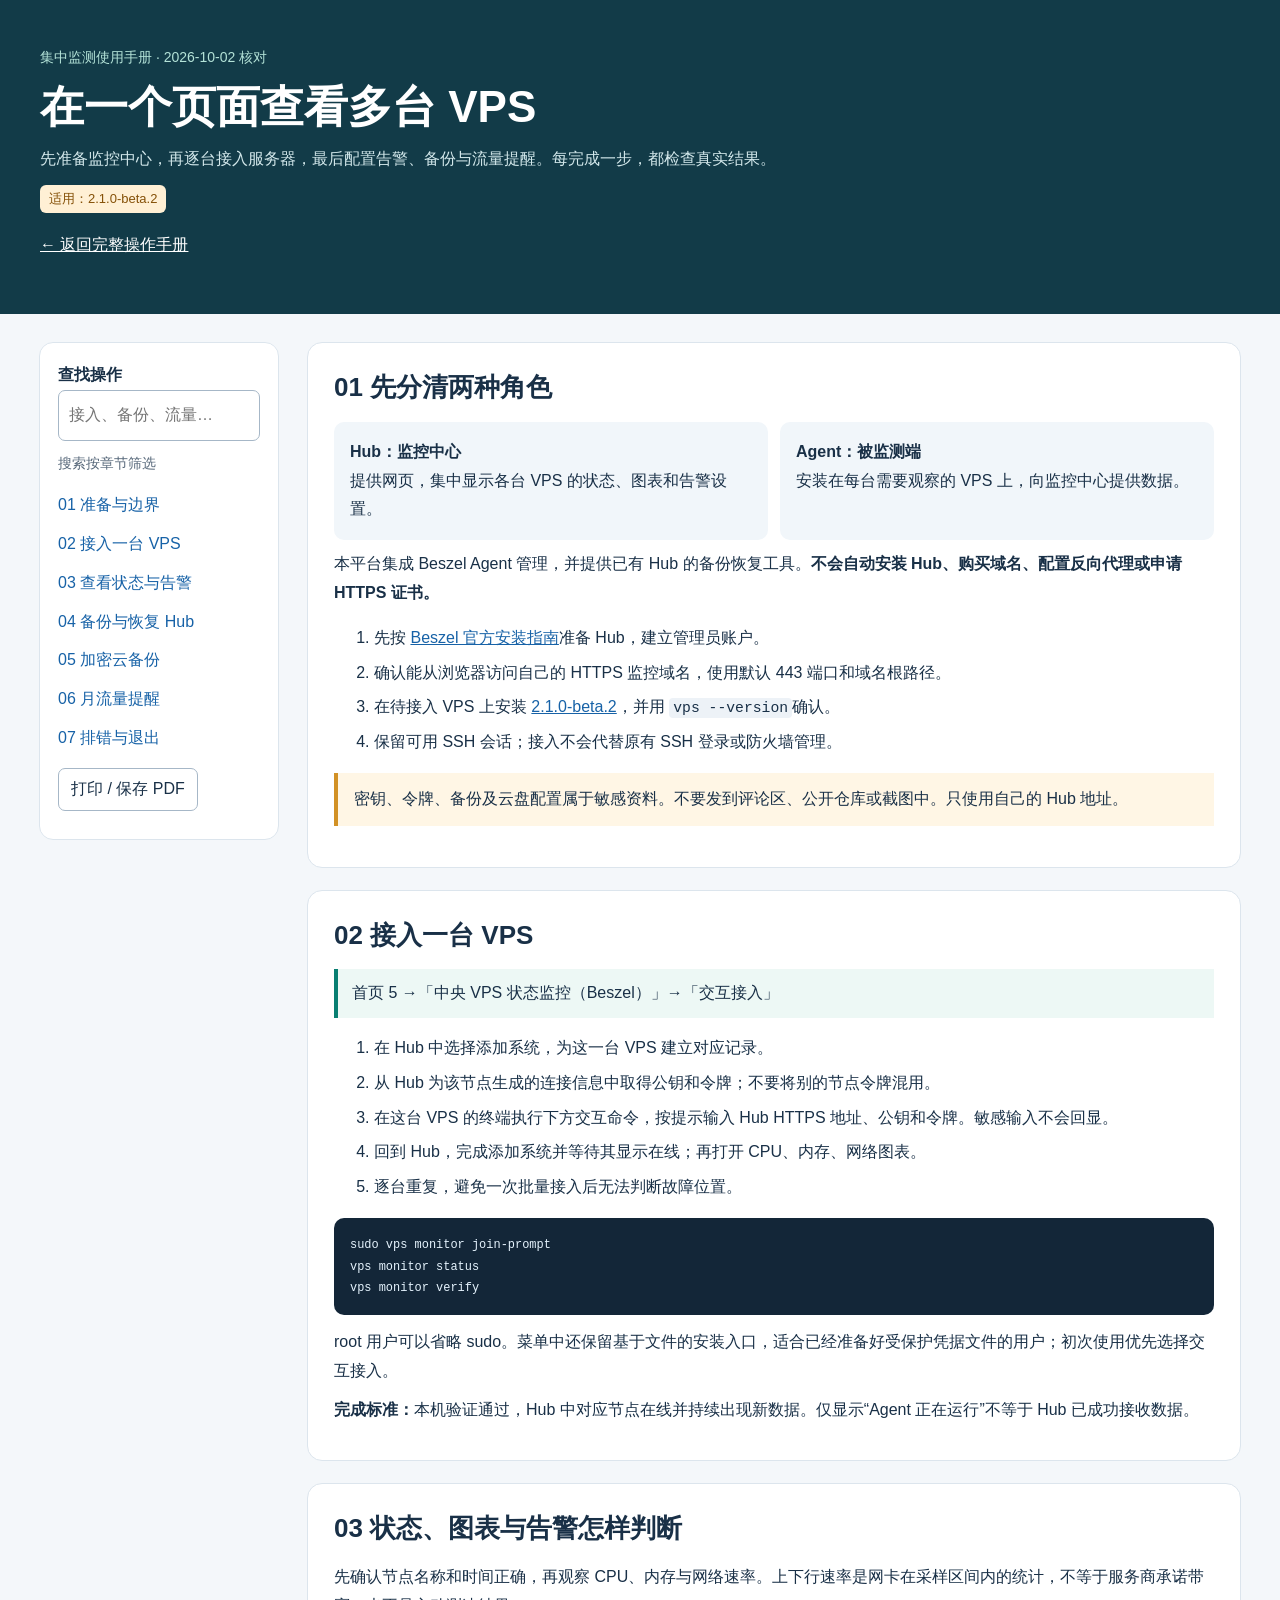
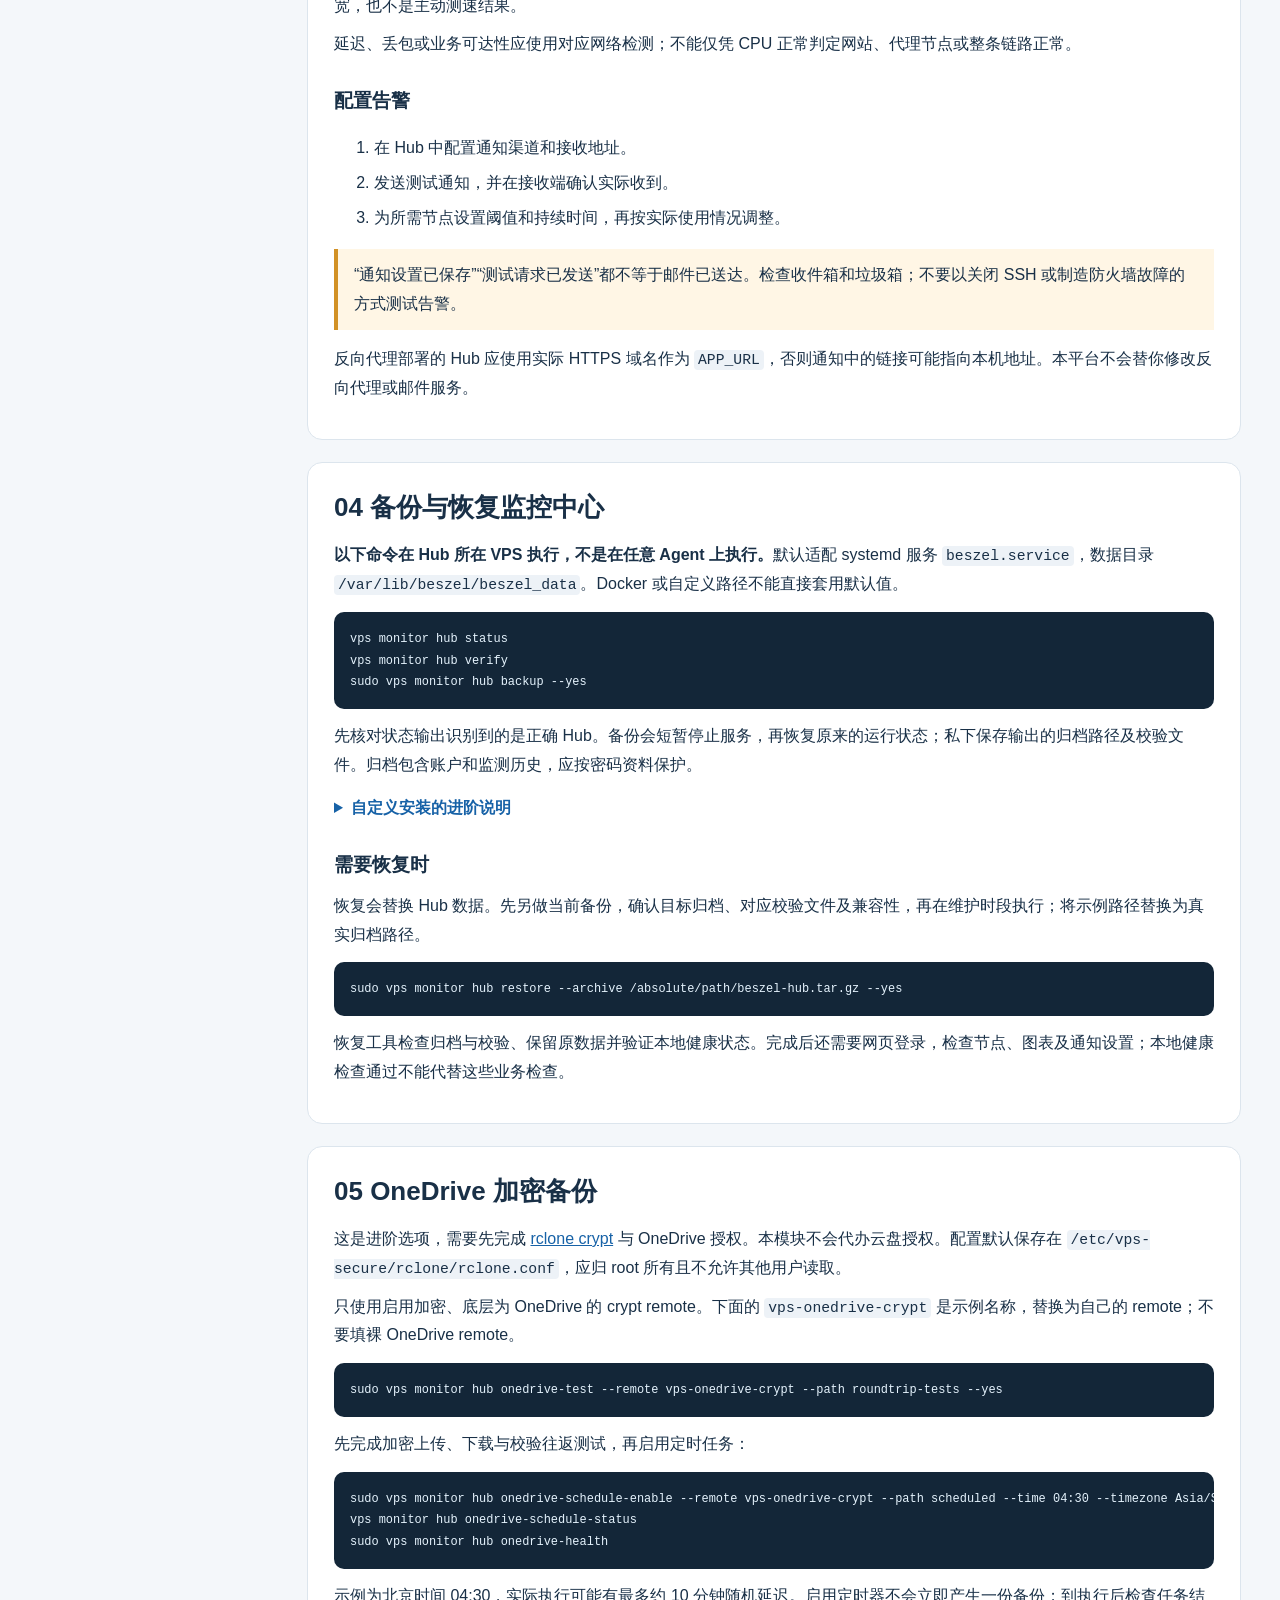
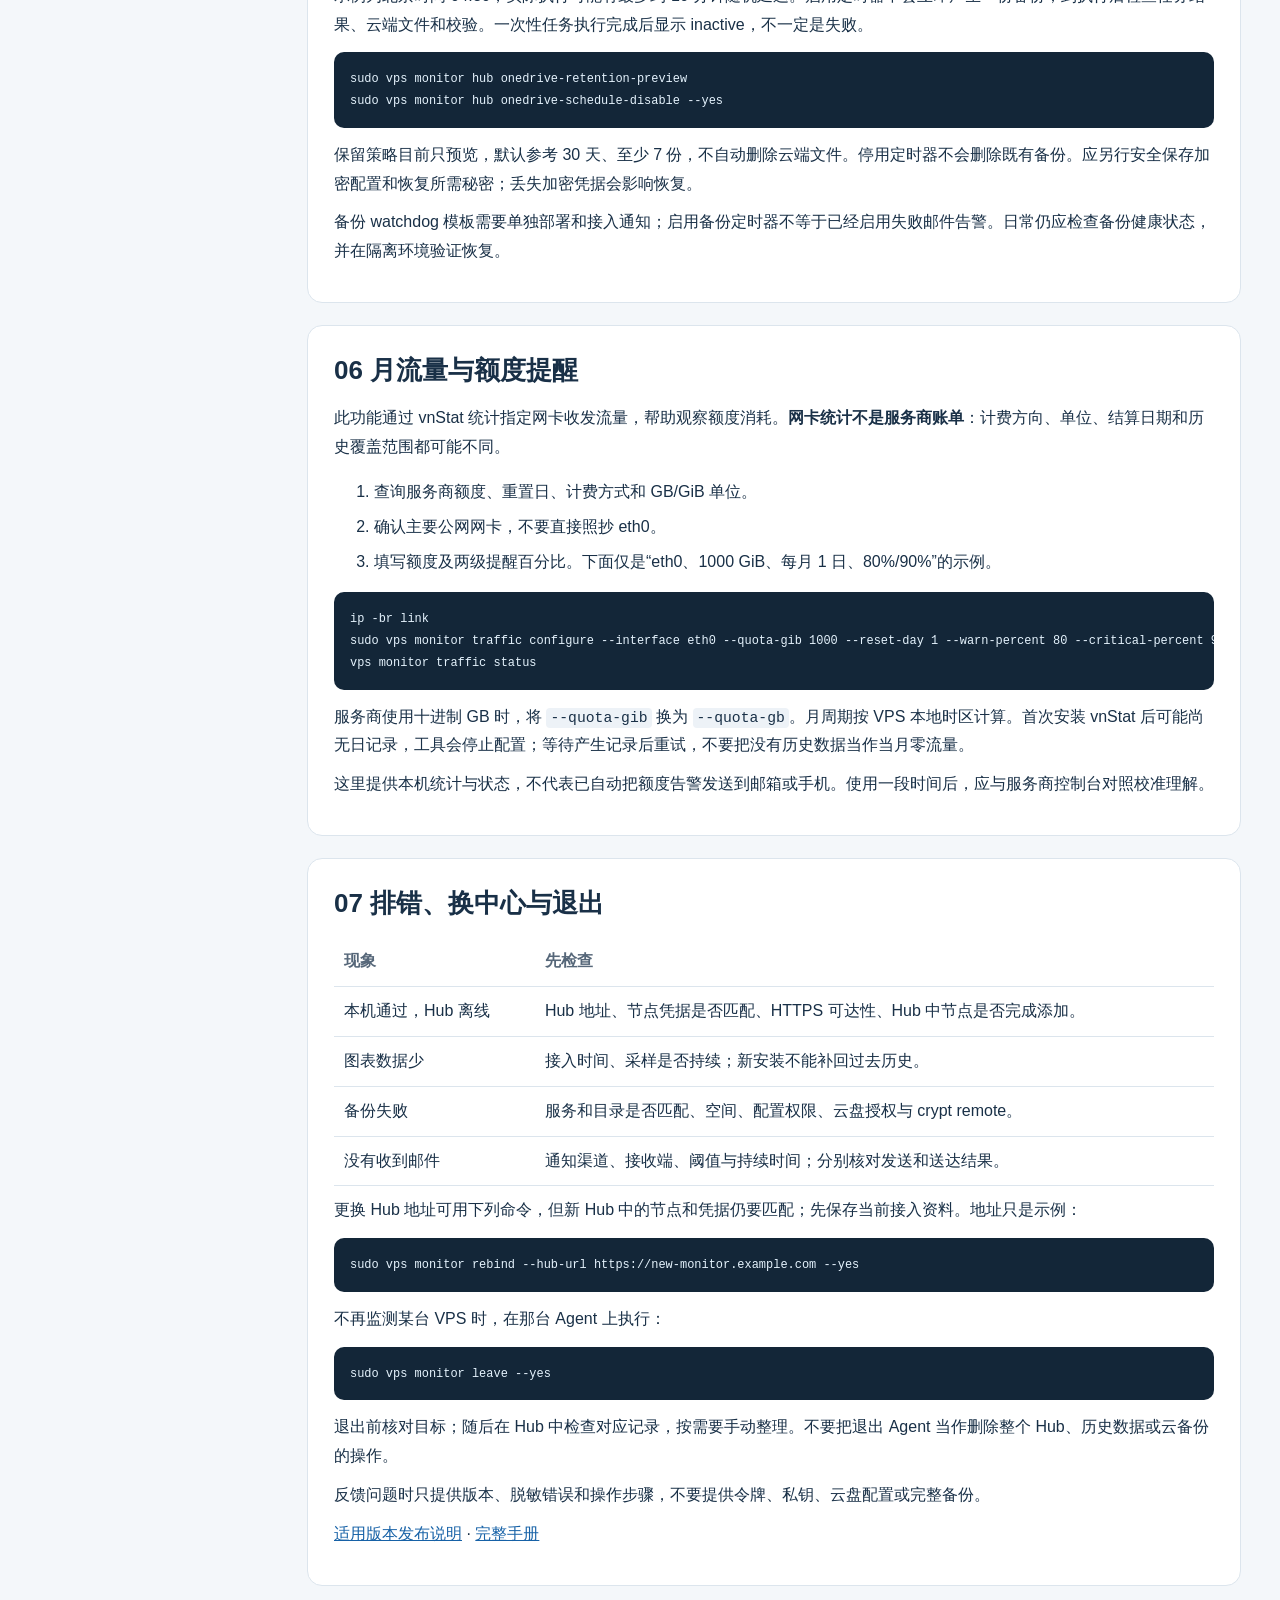
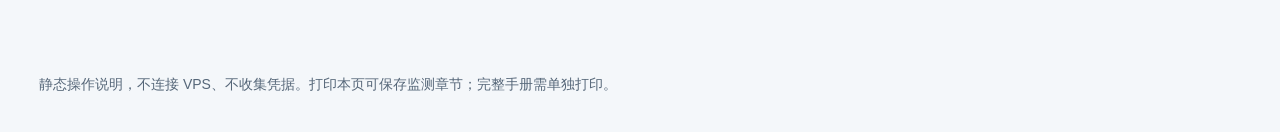
==== manual/monitoring.html @ 3bc202f4 "docs: publish searchable public user manual" ====
<!doctype html>
<html lang="zh-CN">
<head><meta charset="utf-8"><meta name="viewport" content="width=device-width,initial-scale=1"><title>集中监测操作手册 · VPS 管理与安全平台</title><link rel="stylesheet" href="manual.css"></head>
<body>
<header><div class="meta" style="color:#b4e3d8">集中监测使用手册 · 2026-10-02 核对</div><h1>在一个页面查看多台 VPS</h1><p>先准备监控中心，再逐台接入服务器，最后配置告警、备份与流量提醒。每完成一步，都检查真实结果。</p><span class="tag beta">适用：2.1.0-beta.2</span><p><a style="color:white" href="index.html">← 返回完整操作手册</a></p></header>
<div class="layout"><aside><label for="search"><strong>查找操作</strong></label><input id="search" type="search" placeholder="接入、备份、流量…"><p id="count" class="meta" aria-live="polite">搜索按章节筛选</p><nav aria-label="监测目录"><a href="#prepare">01 准备与边界</a><a href="#join">02 接入一台 VPS</a><a href="#verify">03 查看状态与告警</a><a href="#backup">04 备份与恢复 Hub</a><a href="#cloud">05 加密云备份</a><a href="#traffic">06 月流量提醒</a><a href="#repair">07 排错与退出</a></nav><p><button id="print" type="button">打印 / 保存 PDF</button></p></aside>
<main><p id="empty" class="empty">没有匹配章节，请换一个关键词。</p>
<section id="prepare"><h2>01 先分清两种角色</h2><div class="grid"><div class="tile"><strong>Hub：监控中心</strong>提供网页，集中显示各台 VPS 的状态、图表和告警设置。</div><div class="tile"><strong>Agent：被监测端</strong>安装在每台需要观察的 VPS 上，向监控中心提供数据。</div></div><p>本平台集成 Beszel Agent 管理，并提供已有 Hub 的备份恢复工具。<strong>不会自动安装 Hub、购买域名、配置反向代理或申请 HTTPS 证书。</strong></p><ol><li>先按 <a href="https://beszel.dev/guide/getting-started">Beszel 官方安装指南</a>准备 Hub，建立管理员账户。</li><li>确认能从浏览器访问自己的 HTTPS 监控域名，使用默认 443 端口和域名根路径。</li><li>在待接入 VPS 上安装 <a href="index.html#beta-install">2.1.0-beta.2</a>，并用 <code>vps --version</code>确认。</li><li>保留可用 SSH 会话；接入不会代替原有 SSH 登录或防火墙管理。</li></ol><p class="note">密钥、令牌、备份及云盘配置属于敏感资料。不要发到评论区、公开仓库或截图中。只使用自己的 Hub 地址。</p></section>
<section id="join"><h2>02 接入一台 VPS</h2><div class="route">首页 5 →「中央 VPS 状态监控（Beszel）」→「交互接入」</div><ol><li>在 Hub 中选择添加系统，为这一台 VPS 建立对应记录。</li><li>从 Hub 为该节点生成的连接信息中取得公钥和令牌；不要将别的节点令牌混用。</li><li>在这台 VPS 的终端执行下方交互命令，按提示输入 Hub HTTPS 地址、公钥和令牌。敏感输入不会回显。</li><li>回到 Hub，完成添加系统并等待其显示在线；再打开 CPU、内存、网络图表。</li><li>逐台重复，避免一次批量接入后无法判断故障位置。</li></ol><pre><code>sudo vps monitor join-prompt
vps monitor status
vps monitor verify</code></pre><p>root 用户可以省略 sudo。菜单中还保留基于文件的安装入口，适合已经准备好受保护凭据文件的用户；初次使用优先选择交互接入。</p><p><strong>完成标准：</strong>本机验证通过，Hub 中对应节点在线并持续出现新数据。仅显示“Agent 正在运行”不等于 Hub 已成功接收数据。</p></section>
<section id="verify"><h2>03 状态、图表与告警怎样判断</h2><p>先确认节点名称和时间正确，再观察 CPU、内存与网络速率。上下行速率是网卡在采样区间内的统计，不等于服务商承诺带宽，也不是主动测速结果。</p><p>延迟、丢包或业务可达性应使用对应网络检测；不能仅凭 CPU 正常判定网站、代理节点或整条链路正常。</p><h3>配置告警</h3><ol><li>在 Hub 中配置通知渠道和接收地址。</li><li>发送测试通知，并在接收端确认实际收到。</li><li>为所需节点设置阈值和持续时间，再按实际使用情况调整。</li></ol><p class="note">“通知设置已保存”“测试请求已发送”都不等于邮件已送达。检查收件箱和垃圾箱；不要以关闭 SSH 或制造防火墙故障的方式测试告警。</p><p>反向代理部署的 Hub 应使用实际 HTTPS 域名作为 <code>APP_URL</code>，否则通知中的链接可能指向本机地址。本平台不会替你修改反向代理或邮件服务。</p></section>
<section id="backup"><h2>04 备份与恢复监控中心</h2><p><strong>以下命令在 Hub 所在 VPS 执行，不是在任意 Agent 上执行。</strong>默认适配 systemd 服务 <code>beszel.service</code>，数据目录 <code>/var/lib/beszel/beszel_data</code>。Docker 或自定义路径不能直接套用默认值。</p><pre><code>vps monitor hub status
vps monitor hub verify
sudo vps monitor hub backup --yes</code></pre><p>先核对状态输出识别到的是正确 Hub。备份会短暂停止服务，再恢复原来的运行状态；私下保存输出的归档路径及校验文件。归档包含账户和监测历史，应按密码资料保护。</p><details><summary>自定义安装的进阶说明</summary><p>模块支持通过 <code>VPS_BESZEL_HUB_SERVICE</code>、<code>VPS_BESZEL_HUB_DATA_DIR</code>、<code>VPS_BESZEL_HUB_BACKUP_DIR</code>、<code>VPS_BESZEL_HUB_STATE_DIR</code>、<code>VPS_BESZEL_HUB_HEALTH_URL</code>指定实际对象。不了解自己的部署结构时，先查安装记录，不要猜目录或服务名称。</p></details><h3>需要恢复时</h3><p>恢复会替换 Hub 数据。先另做当前备份，确认目标归档、对应校验文件及兼容性，再在维护时段执行；将示例路径替换为真实归档路径。</p><pre><code>sudo vps monitor hub restore --archive /absolute/path/beszel-hub.tar.gz --yes</code></pre><p>恢复工具检查归档与校验、保留原数据并验证本地健康状态。完成后还需要网页登录，检查节点、图表及通知设置；本地健康检查通过不能代替这些业务检查。</p></section>
<section id="cloud"><h2>05 OneDrive 加密备份</h2><p>这是进阶选项，需要先完成 <a href="https://rclone.org/crypt/">rclone crypt</a> 与 OneDrive 授权。本模块不会代办云盘授权。配置默认保存在 <code>/etc/vps-secure/rclone/rclone.conf</code>，应归 root 所有且不允许其他用户读取。</p><p>只使用启用加密、底层为 OneDrive 的 crypt remote。下面的 <code>vps-onedrive-crypt</code> 是示例名称，替换为自己的 remote；不要填裸 OneDrive remote。</p><pre><code>sudo vps monitor hub onedrive-test --remote vps-onedrive-crypt --path roundtrip-tests --yes</code></pre><p>先完成加密上传、下载与校验往返测试，再启用定时任务：</p><pre><code>sudo vps monitor hub onedrive-schedule-enable --remote vps-onedrive-crypt --path scheduled --time 04:30 --timezone Asia/Shanghai --yes
vps monitor hub onedrive-schedule-status
sudo vps monitor hub onedrive-health</code></pre><p>示例为北京时间 04:30，实际执行可能有最多约 10 分钟随机延迟。启用定时器不会立即产生一份备份；到执行后检查任务结果、云端文件和校验。一次性任务执行完成后显示 inactive，不一定是失败。</p><pre><code>sudo vps monitor hub onedrive-retention-preview
sudo vps monitor hub onedrive-schedule-disable --yes</code></pre><p>保留策略目前只预览，默认参考 30 天、至少 7 份，不自动删除云端文件。停用定时器不会删除既有备份。应另行安全保存加密配置和恢复所需秘密；丢失加密凭据会影响恢复。</p><p>备份 watchdog 模板需要单独部署和接入通知；启用备份定时器不等于已经启用失败邮件告警。日常仍应检查备份健康状态，并在隔离环境验证恢复。</p></section>
<section id="traffic"><h2>06 月流量与额度提醒</h2><p>此功能通过 vnStat 统计指定网卡收发流量，帮助观察额度消耗。<strong>网卡统计不是服务商账单</strong>：计费方向、单位、结算日期和历史覆盖范围都可能不同。</p><ol><li>查询服务商额度、重置日、计费方式和 GB/GiB 单位。</li><li>确认主要公网网卡，不要直接照抄 eth0。</li><li>填写额度及两级提醒百分比。下面仅是“eth0、1000 GiB、每月 1 日、80%/90%”的示例。</li></ol><pre><code>ip -br link
sudo vps monitor traffic configure --interface eth0 --quota-gib 1000 --reset-day 1 --warn-percent 80 --critical-percent 90 --yes
vps monitor traffic status</code></pre><p>服务商使用十进制 GB 时，将 <code>--quota-gib</code> 换为 <code>--quota-gb</code>。月周期按 VPS 本地时区计算。首次安装 vnStat 后可能尚无日记录，工具会停止配置；等待产生记录后重试，不要把没有历史数据当作当月零流量。</p><p>这里提供本机统计与状态，不代表已自动把额度告警发送到邮箱或手机。使用一段时间后，应与服务商控制台对照校准理解。</p></section>
<section id="repair"><h2>07 排错、换中心与退出</h2><div class="table-scroll"><table><thead><tr><th>现象</th><th>先检查</th></tr></thead><tbody><tr><td>本机通过，Hub 离线</td><td>Hub 地址、节点凭据是否匹配、HTTPS 可达性、Hub 中节点是否完成添加。</td></tr><tr><td>图表数据少</td><td>接入时间、采样是否持续；新安装不能补回过去历史。</td></tr><tr><td>备份失败</td><td>服务和目录是否匹配、空间、配置权限、云盘授权与 crypt remote。</td></tr><tr><td>没有收到邮件</td><td>通知渠道、接收端、阈值与持续时间；分别核对发送和送达结果。</td></tr></tbody></table></div><p>更换 Hub 地址可用下列命令，但新 Hub 中的节点和凭据仍要匹配；先保存当前接入资料。地址只是示例：</p><pre><code>sudo vps monitor rebind --hub-url https://new-monitor.example.com --yes</code></pre><p>不再监测某台 VPS 时，在那台 Agent 上执行：</p><pre><code>sudo vps monitor leave --yes</code></pre><p>退出前核对目标；随后在 Hub 中检查对应记录，按需要手动整理。不要把退出 Agent 当作删除整个 Hub、历史数据或云备份的操作。</p><p>反馈问题时只提供版本、脱敏错误和操作步骤，不要提供令牌、私钥、云盘配置或完整备份。</p><p><a href="https://github.com/playfulsoul/vps-secure-script/releases/tag/v2.1.0-beta.2">适用版本发布说明</a> · <a href="index.html">完整手册</a></p></section>
</main></div><footer>静态操作说明，不连接 VPS、不收集凭据。打印本页可保存监测章节；完整手册需单独打印。</footer><script src="manual.js"></script></body></html>
---- manual/manual.css ----
:root{--bg:#f4f7fa;--paper:#fff;--ink:#193047;--muted:#566779;--line:#dce5ed;--brand:#087f72;--blue:#1762a7}*{box-sizing:border-box}body{margin:0;background:var(--bg);color:var(--ink);font:16px/1.8 -apple-system,BlinkMacSystemFont,"Segoe UI","PingFang SC","Microsoft YaHei",sans-serif}a{color:var(--blue)}header{background:#123b48;color:white;padding:45px max(24px,calc((100vw - 1200px)/2))}header p{max-width:850px;color:#d3e8eb}h1{font-size:clamp(28px,4vw,44px);line-height:1.3;margin:8px 0}h2{font-size:26px;line-height:1.4;margin:0 0 16px}h3{font-size:19px;margin:25px 0 8px}p{margin:10px 0}main{min-width:0}.layout{max-width:1250px;margin:auto;padding:28px 24px 64px;display:grid;grid-template-columns:240px minmax(0,1fr);gap:28px}aside{position:sticky;top:16px;align-self:start;padding:18px;background:white;border:1px solid var(--line);border-radius:14px;max-height:94vh;overflow:auto}nav a{display:block;padding:5px 0;text-decoration:none}input{width:100%;padding:10px;border:1px solid #a6b7c7;border-radius:7px;font:inherit}button{font:inherit;border:1px solid #a6b7c7;border-radius:7px;padding:6px 12px;cursor:pointer;background:white;color:var(--ink)}section{background:var(--paper);border:1px solid var(--line);border-radius:15px;padding:26px;margin-bottom:22px;scroll-margin-top:20px}article{border-top:1px solid var(--line);padding-top:4px;margin-top:20px}.tag{display:inline-block;font-size:13px;border-radius:6px;padding:2px 9px;background:#e4f4ed;color:#146b50;margin:0 5px 8px 0}.beta{background:#fff0d5;color:#855108}.private{background:#eee8fa;color:#67509b}.meta{font-size:14px;color:var(--muted)}.route{border-left:4px solid var(--brand);background:#edf8f5;padding:10px 14px;margin:12px 0}.note{background:#fff6e5;border-left:4px solid #d29125;padding:12px 16px;margin:15px 0}.grid{display:grid;grid-template-columns:repeat(2,minmax(0,1fr));gap:12px}.tile{padding:16px;background:#f1f6fa;border-radius:10px}.tile strong{display:block}code{font-family:ui-monospace,Menlo,Consolas,monospace;font-size:.92em;background:#edf2f7;padding:2px 4px;border-radius:4px}pre{background:#132638;color:#e5f3fd;padding:16px;overflow:auto;border-radius:10px;font-size:13px;line-height:1.65}pre code{background:transparent;padding:0}li{margin:6px 0}table{width:100%;border-collapse:collapse}th,td{border-bottom:1px solid var(--line);text-align:left;vertical-align:top;padding:10px}th{color:var(--muted)}.table-scroll{overflow:auto}details{margin:14px 0}summary{cursor:pointer;color:var(--blue);font-weight:600}footer{color:var(--muted);font-size:14px;padding:0 24px 35px;max-width:1250px;margin:auto}.empty{display:none;padding:20px}.hidden{display:none!important}:focus-visible{outline:3px solid #e39823;outline-offset:3px}@media(max-width:850px){.layout{display:block;padding:16px}aside{position:static;max-height:none;margin-bottom:20px}nav{display:grid;grid-template-columns:1fr 1fr;gap:3px 12px}section{padding:20px}.grid{grid-template-columns:1fr}}@media print{body{background:white;font-size:11pt}header{background:white;color:black;padding:10px 0}header p{color:black}.layout{display:block;padding:0}aside,.screen-only{display:none}section{border:0;border-radius:0;padding:12px 0;break-before:auto}article,pre,.note{break-inside:avoid}a{color:inherit}pre{white-space:pre-wrap;overflow-wrap:anywhere;background:#eee;color:black}.hidden{display:block!important}footer{padding:0}h2,h3{break-after:avoid}}
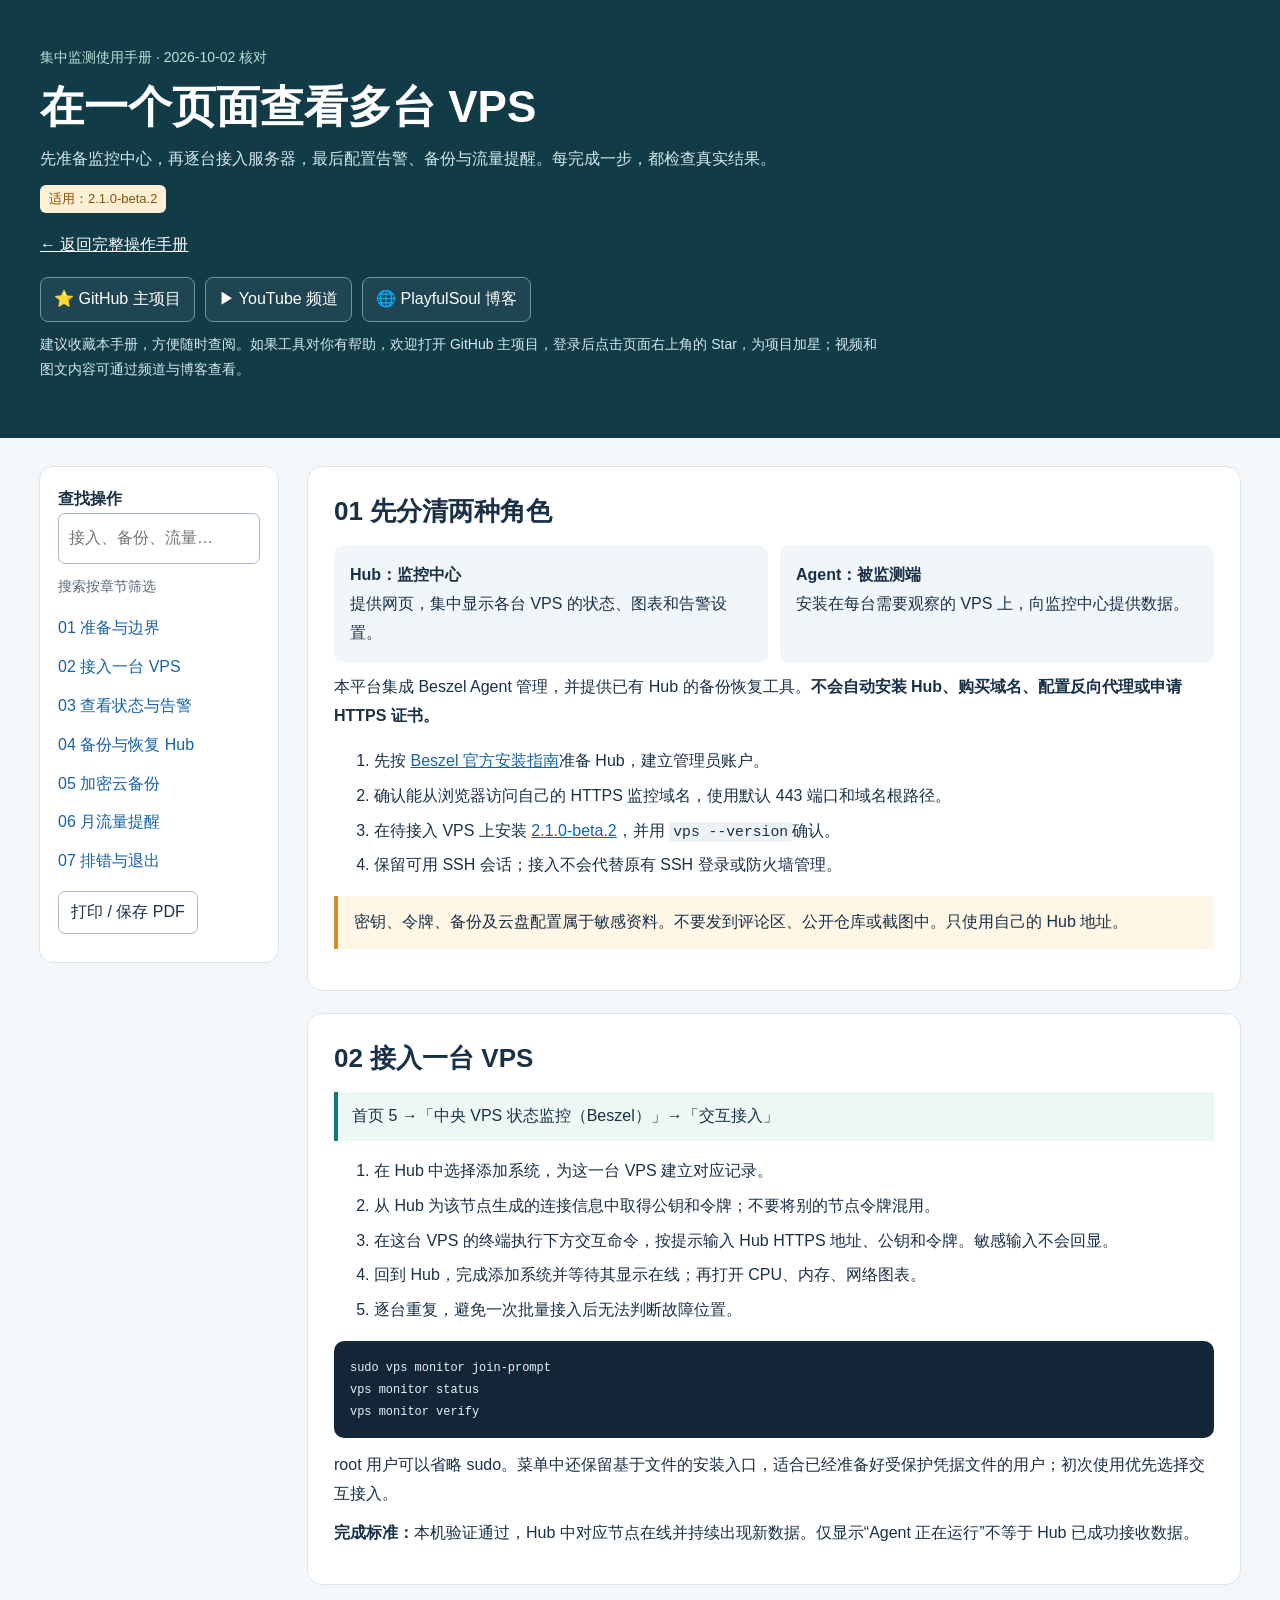
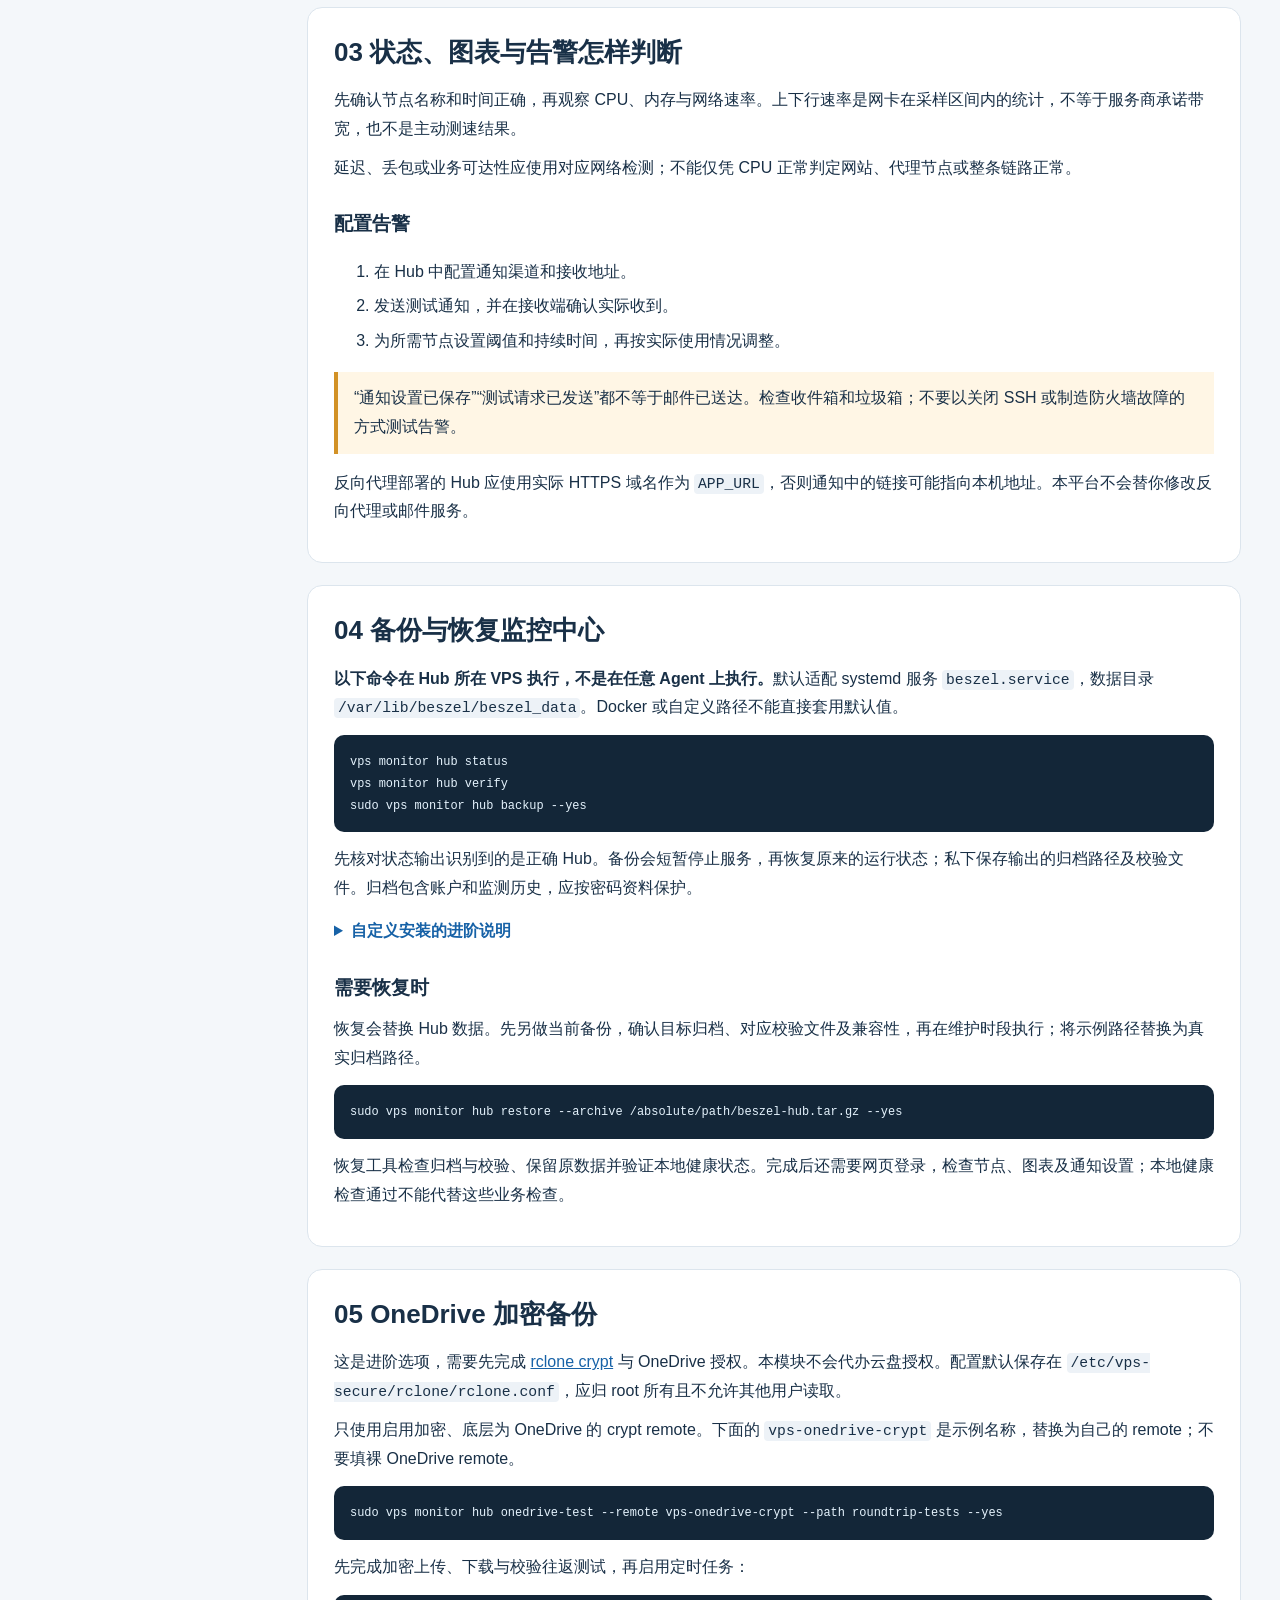
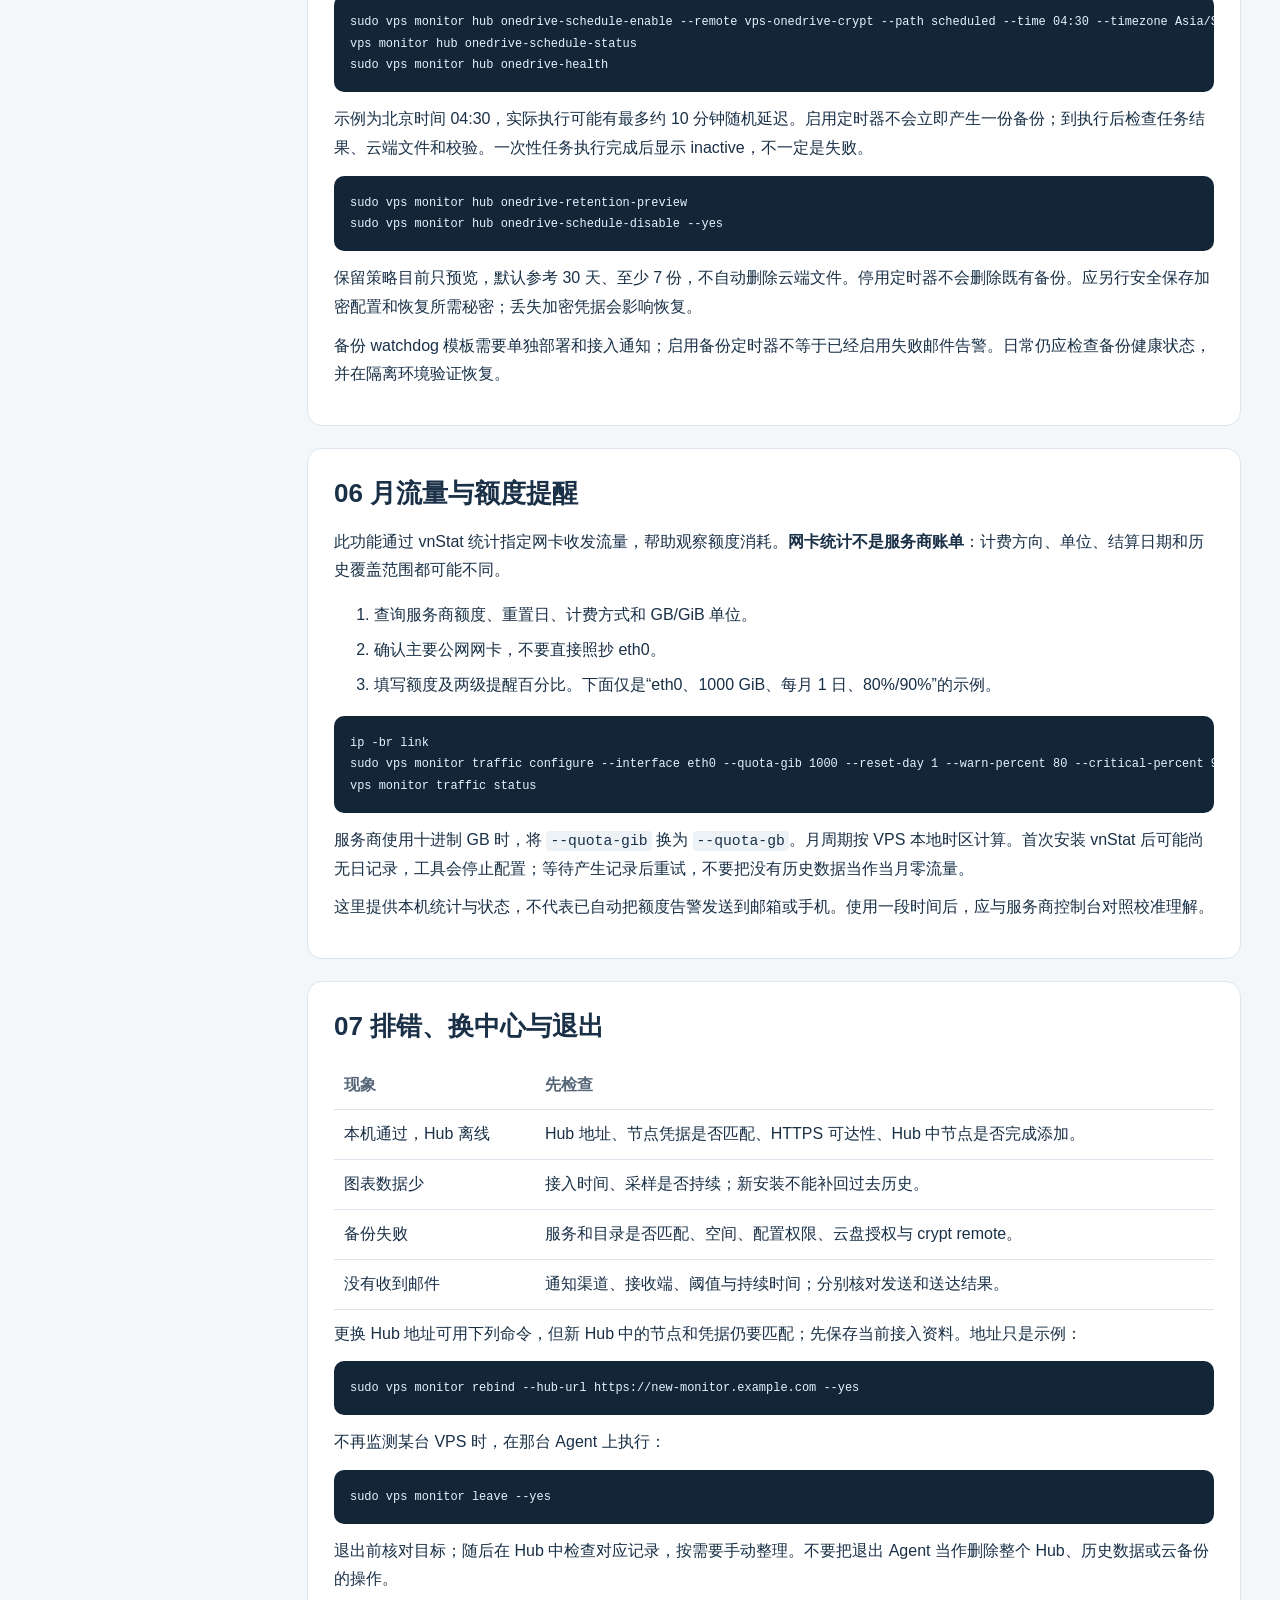
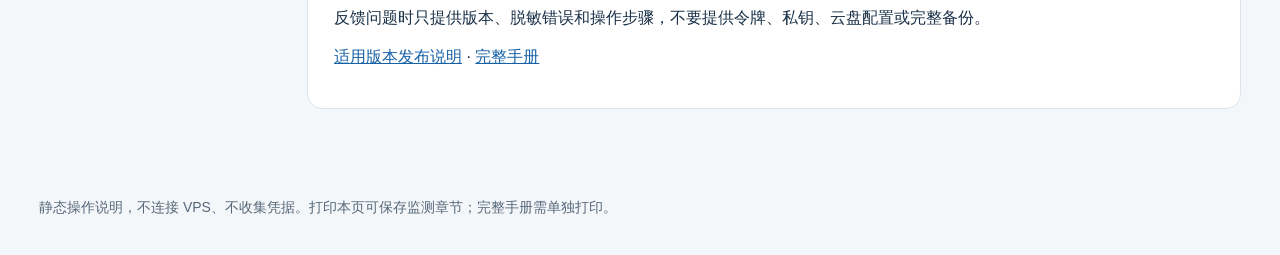
==== commit 75d4e177: "docs: add project and creator links to user manuals" ====
--- a/manual/monitoring.html
+++ b/manual/monitoring.html
@@ -2,7 +2,8 @@
 <html lang="zh-CN">
 <head><meta charset="utf-8"><meta name="viewport" content="width=device-width,initial-scale=1"><title>集中监测操作手册 · VPS 管理与安全平台</title><link rel="stylesheet" href="manual.css"></head>
 <body>
-<header><div class="meta" style="color:#b4e3d8">集中监测使用手册 · 2026-10-02 核对</div><h1>在一个页面查看多台 VPS</h1><p>先准备监控中心，再逐台接入服务器，最后配置告警、备份与流量提醒。每完成一步，都检查真实结果。</p><span class="tag beta">适用：2.1.0-beta.2</span><p><a style="color:white" href="index.html">← 返回完整操作手册</a></p></header>
+<header><div class="meta" style="color:#b4e3d8">集中监测使用手册 · 2026-10-02 核对</div><h1>在一个页面查看多台 VPS</h1><p>先准备监控中心，再逐台接入服务器，最后配置告警、备份与流量提醒。每完成一步，都检查真实结果。</p><span class="tag beta">适用：2.1.0-beta.2</span><p><a style="color:white" href="index.html">← 返回完整操作手册</a></p>
+<div class="community-links" aria-label="项目与作者链接"><a href="https://github.com/playfulsoul/vps-secure-script" target="_blank" rel="noopener noreferrer">⭐ GitHub 主项目</a><a href="https://www.youtube.com/@playfulsoul-net" target="_blank" rel="noopener noreferrer">▶ YouTube 频道</a><a href="https://playfulsoul.net/" target="_blank" rel="noopener noreferrer">🌐 PlayfulSoul 博客</a></div><p class="community-note">建议收藏本手册，方便随时查阅。如果工具对你有帮助，欢迎打开 GitHub 主项目，登录后点击页面右上角的 Star，为项目加星；视频和图文内容可通过频道与博客查看。</p></header>
 <div class="layout"><aside><label for="search"><strong>查找操作</strong></label><input id="search" type="search" placeholder="接入、备份、流量…"><p id="count" class="meta" aria-live="polite">搜索按章节筛选</p><nav aria-label="监测目录"><a href="#prepare">01 准备与边界</a><a href="#join">02 接入一台 VPS</a><a href="#verify">03 查看状态与告警</a><a href="#backup">04 备份与恢复 Hub</a><a href="#cloud">05 加密云备份</a><a href="#traffic">06 月流量提醒</a><a href="#repair">07 排错与退出</a></nav><p><button id="print" type="button">打印 / 保存 PDF</button></p></aside>
 <main><p id="empty" class="empty">没有匹配章节，请换一个关键词。</p>
 <section id="prepare"><h2>01 先分清两种角色</h2><div class="grid"><div class="tile"><strong>Hub：监控中心</strong>提供网页，集中显示各台 VPS 的状态、图表和告警设置。</div><div class="tile"><strong>Agent：被监测端</strong>安装在每台需要观察的 VPS 上，向监控中心提供数据。</div></div><p>本平台集成 Beszel Agent 管理，并提供已有 Hub 的备份恢复工具。<strong>不会自动安装 Hub、购买域名、配置反向代理或申请 HTTPS 证书。</strong></p><ol><li>先按 <a href="https://beszel.dev/guide/getting-started">Beszel 官方安装指南</a>准备 Hub，建立管理员账户。</li><li>确认能从浏览器访问自己的 HTTPS 监控域名，使用默认 443 端口和域名根路径。</li><li>在待接入 VPS 上安装 <a href="index.html#beta-install">2.1.0-beta.2</a>，并用 <code>vps --version</code>确认。</li><li>保留可用 SSH 会话；接入不会代替原有 SSH 登录或防火墙管理。</li></ol><p class="note">密钥、令牌、备份及云盘配置属于敏感资料。不要发到评论区、公开仓库或截图中。只使用自己的 Hub 地址。</p></section>
--- a/manual/manual.css
+++ b/manual/manual.css
@@ -1,4 +1,3 @@
-
+.community-links{display:flex;flex-wrap:wrap;gap:10px;margin:18px 0 10px}.community-links a{display:inline-flex;align-items:center;padding:7px 13px;border:1px solid #71949e;border-radius:8px;color:#fff;text-decoration:none;background:#ffffff0d}.community-links a:hover{background:#ffffff20;border-color:#b4e3d8}header .community-note{font-size:14px;line-height:1.8;max-width:850px}@media print{.community-links a{color:#193047;background:none;border-color:#a6b7c7}}
 :root{--bg:#f4f7fa;--paper:#fff;--ink:#193047;--muted:#566779;--line:#dce5ed;--brand:#087f72;--blue:#1762a7}*{box-sizing:border-box}body{margin:0;background:var(--bg);color:var(--ink);font:16px/1.8 -apple-system,BlinkMacSystemFont,"Segoe UI","PingFang SC","Microsoft YaHei",sans-serif}a{color:var(--blue)}header{background:#123b48;color:white;padding:45px max(24px,calc((100vw - 1200px)/2))}header p{max-width:850px;color:#d3e8eb}h1{font-size:clamp(28px,4vw,44px);line-height:1.3;margin:8px 0}h2{font-size:26px;line-height:1.4;margin:0 0 16px}h3{font-size:19px;margin:25px 0 8px}p{margin:10px 0}main{min-width:0}.layout{max-width:1250px;margin:auto;padding:28px 24px 64px;display:grid;grid-template-columns:240px minmax(0,1fr);gap:28px}aside{position:sticky;top:16px;align-self:start;padding:18px;background:white;border:1px solid var(--line);border-radius:14px;max-height:94vh;overflow:auto}nav a{display:block;padding:5px 0;text-decoration:none}input{width:100%;padding:10px;border:1px solid #a6b7c7;border-radius:7px;font:inherit}button{font:inherit;border:1px solid #a6b7c7;border-radius:7px;padding:6px 12px;cursor:pointer;background:white;color:var(--ink)}section{background:var(--paper);border:1px solid var(--line);border-radius:15px;padding:26px;margin-bottom:22px;scroll-margin-top:20px}article{border-top:1px solid var(--line);padding-top:4px;margin-top:20px}.tag{display:inline-block;font-size:13px;border-radius:6px;padding:2px 9px;background:#e4f4ed;color:#146b50;margin:0 5px 8px 0}.beta{background:#fff0d5;color:#855108}.private{background:#eee8fa;color:#67509b}.meta{font-size:14px;color:var(--muted)}.route{border-left:4px solid var(--brand);background:#edf8f5;padding:10px 14px;margin:12px 0}.note{background:#fff6e5;border-left:4px solid #d29125;padding:12px 16px;margin:15px 0}.grid{display:grid;grid-template-columns:repeat(2,minmax(0,1fr));gap:12px}.tile{padding:16px;background:#f1f6fa;border-radius:10px}.tile strong{display:block}code{font-family:ui-monospace,Menlo,Consolas,monospace;font-size:.92em;background:#edf2f7;padding:2px 4px;border-radius:4px}pre{background:#132638;color:#e5f3fd;padding:16px;overflow:auto;border-radius:10px;font-size:13px;line-height:1.65}pre code{background:transparent;padding:0}li{margin:6px 0}table{width:100%;border-collapse:collapse}th,td{border-bottom:1px solid var(--line);text-align:left;vertical-align:top;padding:10px}th{color:var(--muted)}.table-scroll{overflow:auto}details{margin:14px 0}summary{cursor:pointer;color:var(--blue);font-weight:600}footer{color:var(--muted);font-size:14px;padding:0 24px 35px;max-width:1250px;margin:auto}.empty{display:none;padding:20px}.hidden{display:none!important}:focus-visible{outline:3px solid #e39823;outline-offset:3px}@media(max-width:850px){.layout{display:block;padding:16px}aside{position:static;max-height:none;margin-bottom:20px}nav{display:grid;grid-template-columns:1fr 1fr;gap:3px 12px}section{padding:20px}.grid{grid-template-columns:1fr}}@media print{body{background:white;font-size:11pt}header{background:white;color:black;padding:10px 0}header p{color:black}.layout{display:block;padding:0}aside,.screen-only{display:none}section{border:0;border-radius:0;padding:12px 0;break-before:auto}article,pre,.note{break-inside:avoid}a{color:inherit}pre{white-space:pre-wrap;overflow-wrap:anywhere;background:#eee;color:black}.hidden{display:block!important}footer{padding:0}h2,h3{break-after:avoid}}
 
-
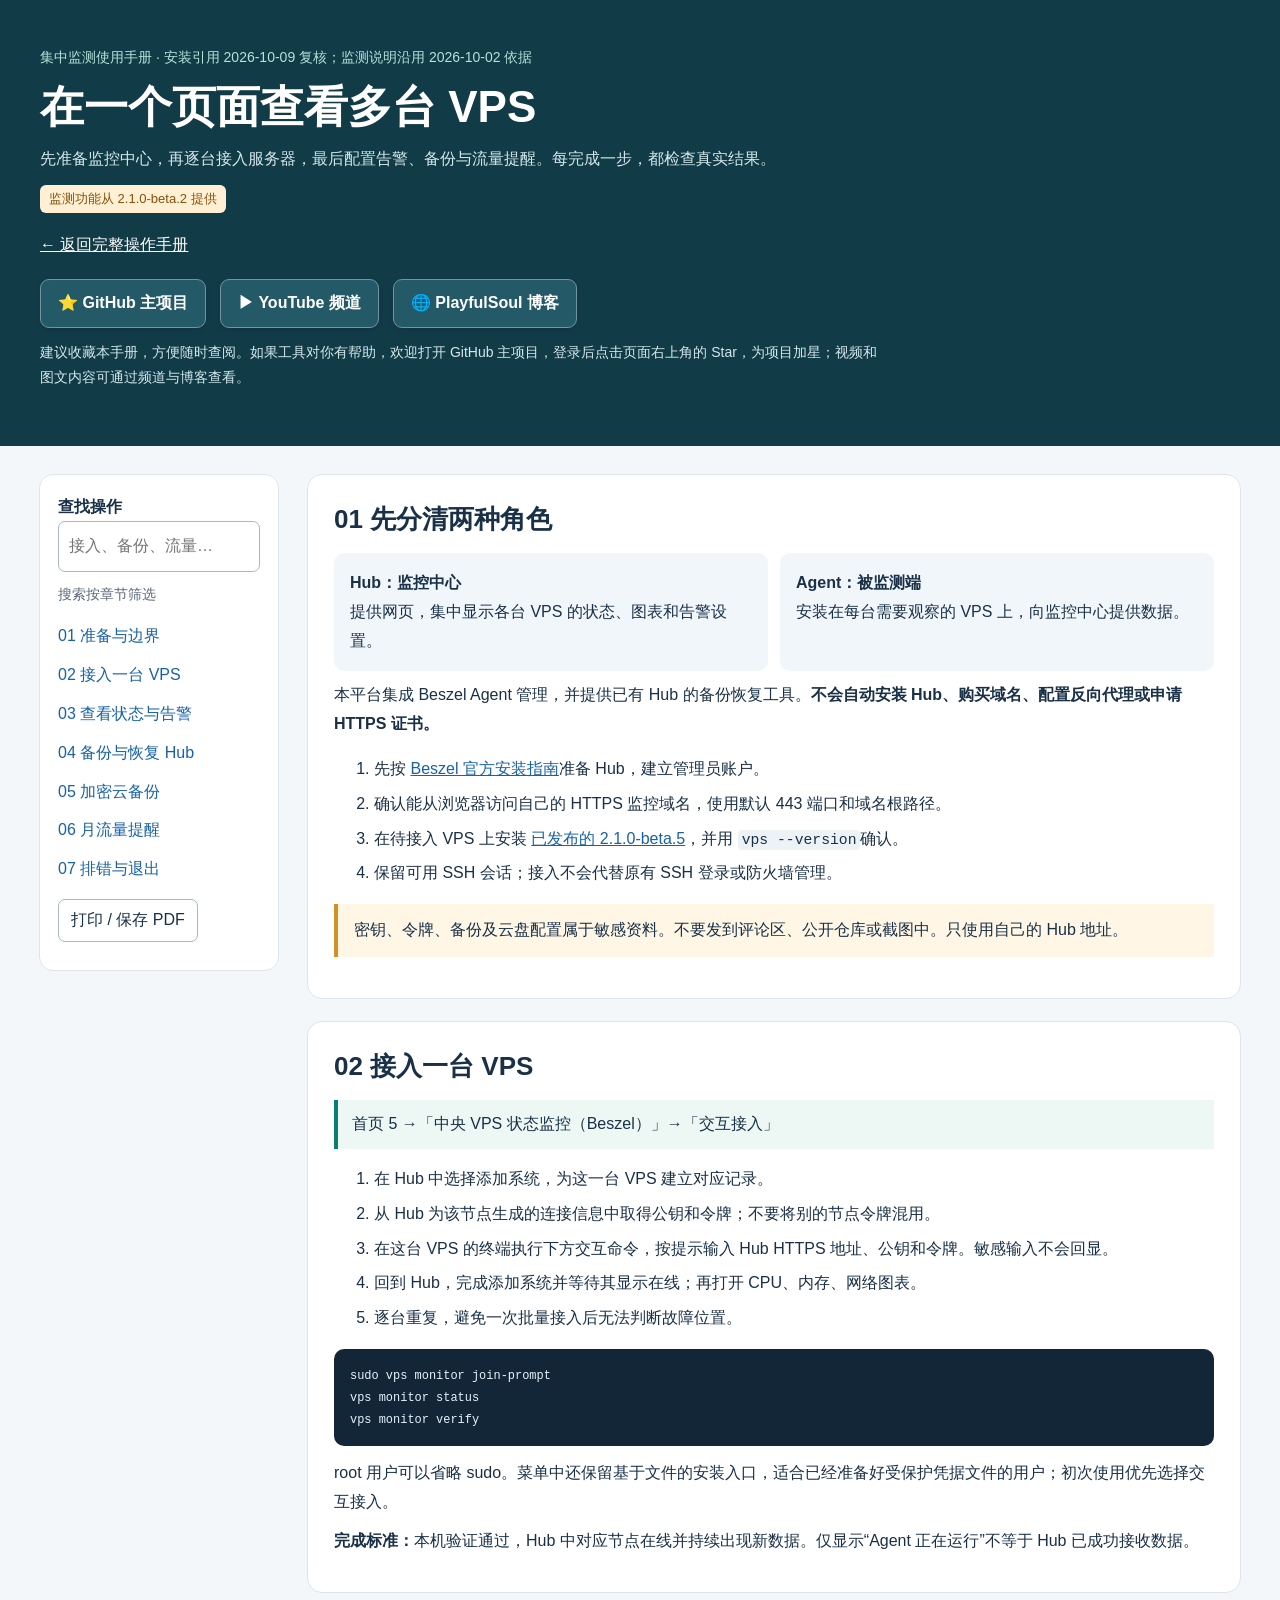
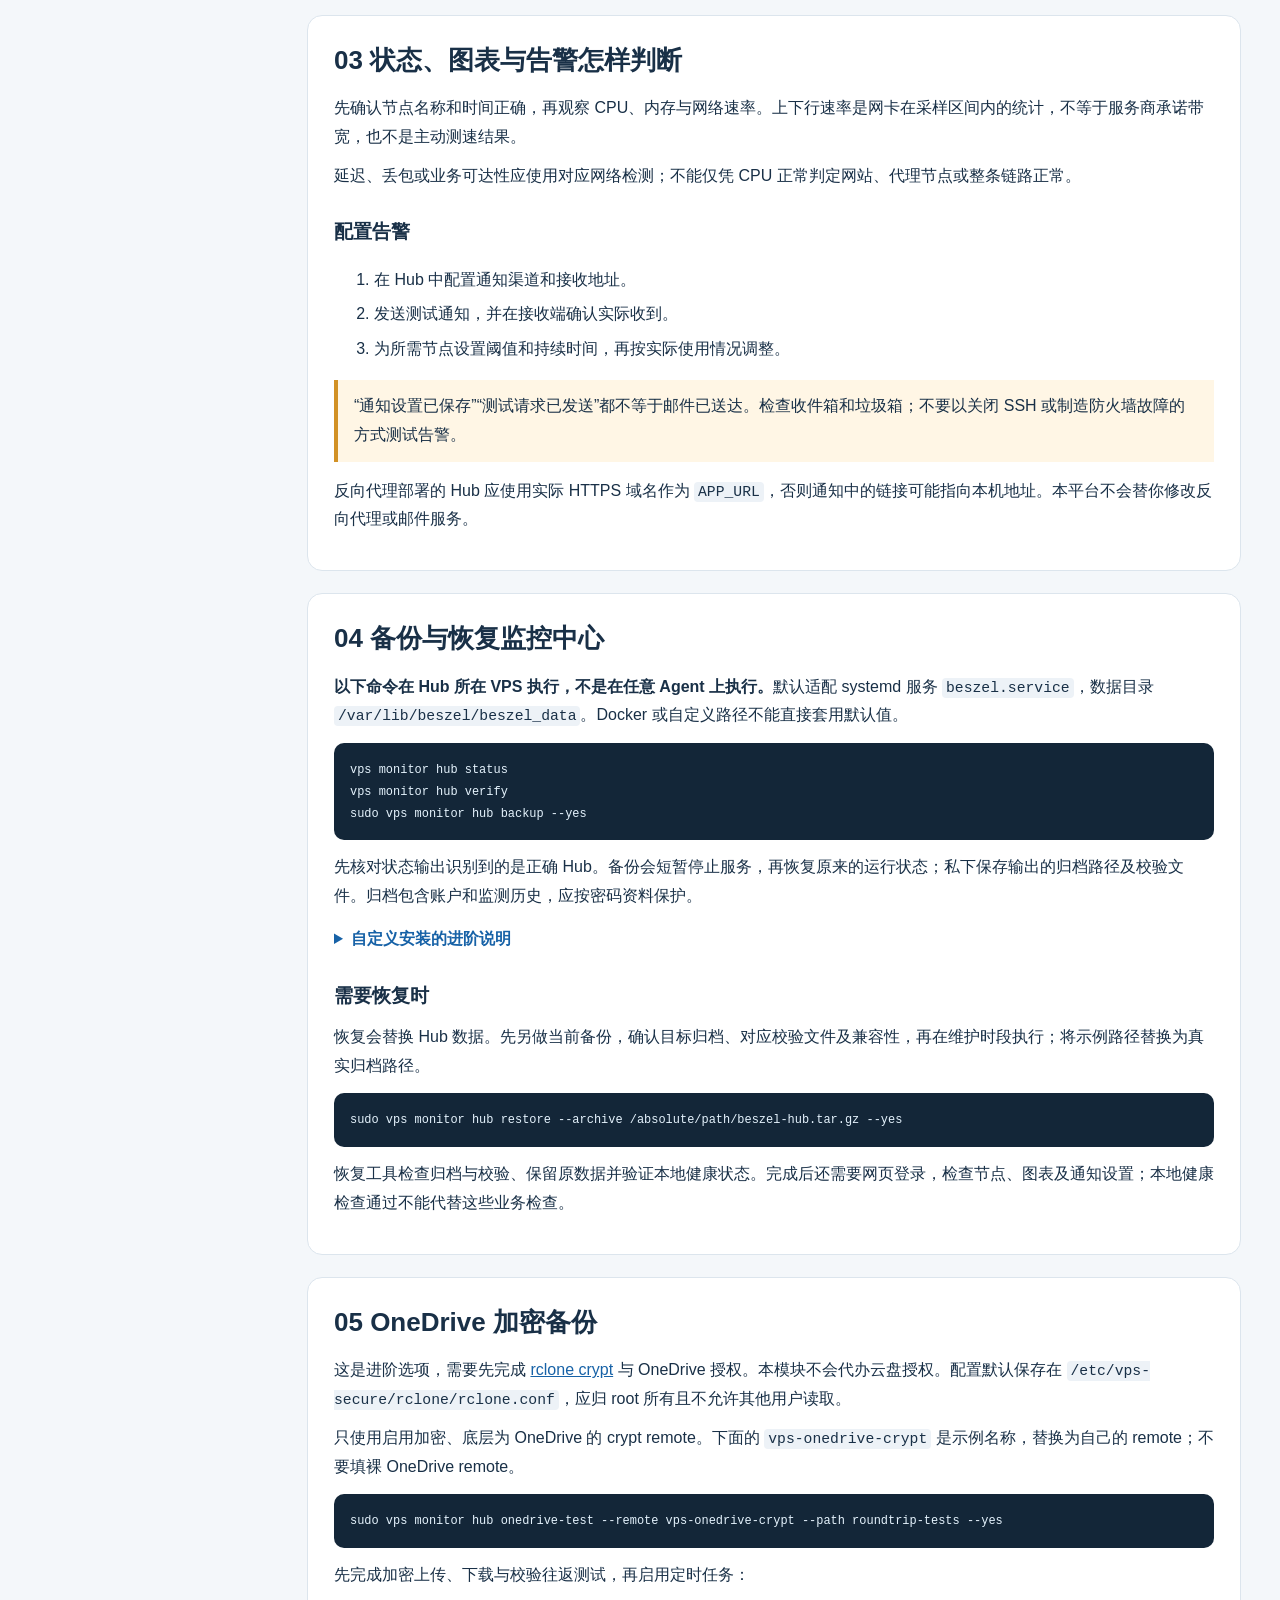
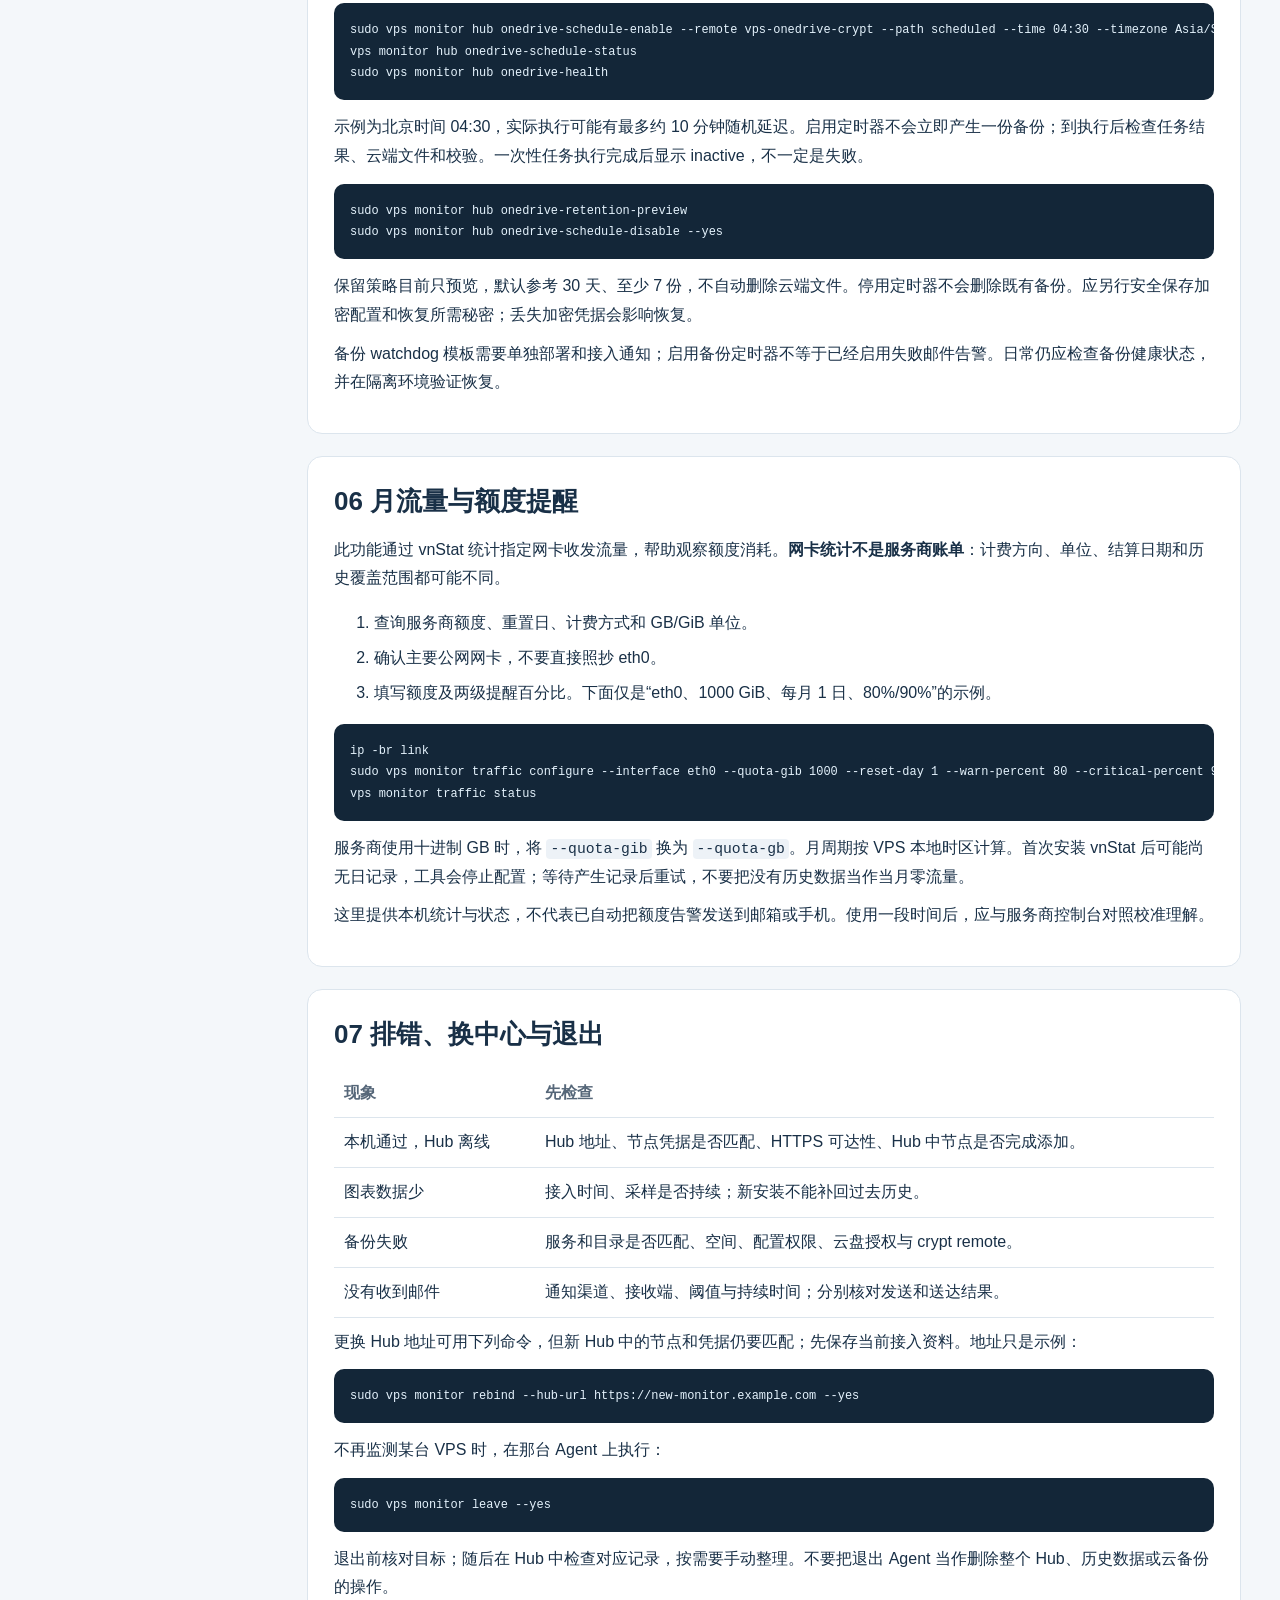
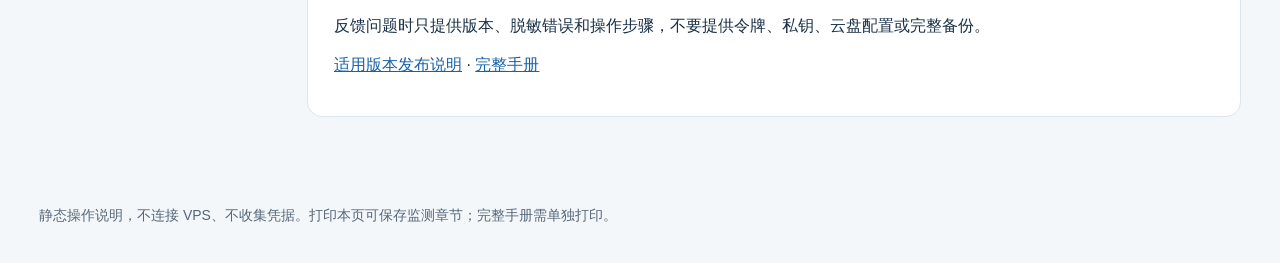
==== commit 65bd12f8: "docs: simplify verified installation and refresh published beta guides" ====
--- a/manual/monitoring.html
+++ b/manual/monitoring.html
@@ -1,12 +1,12 @@
 <!doctype html>
 <html lang="zh-CN">
-<head><meta charset="utf-8"><meta name="viewport" content="width=device-width,initial-scale=1"><title>集中监测操作手册 · VPS 管理与安全平台</title><link rel="stylesheet" href="manual.css"></head>
+<head><meta charset="utf-8"><meta name="viewport" content="width=device-width,initial-scale=1"><title>集中监测操作手册 · VPS 管理与安全平台</title><link rel="stylesheet" href="manual.css?v=20261002-links"></head>
 <body>
-<header><div class="meta" style="color:#b4e3d8">集中监测使用手册 · 2026-10-02 核对</div><h1>在一个页面查看多台 VPS</h1><p>先准备监控中心，再逐台接入服务器，最后配置告警、备份与流量提醒。每完成一步，都检查真实结果。</p><span class="tag beta">适用：2.1.0-beta.2</span><p><a style="color:white" href="index.html">← 返回完整操作手册</a></p>
+<header><div class="meta" style="color:#b4e3d8">集中监测使用手册 · 安装引用 2026-10-09 复核；监测说明沿用 2026-10-02 依据</div><h1>在一个页面查看多台 VPS</h1><p>先准备监控中心，再逐台接入服务器，最后配置告警、备份与流量提醒。每完成一步，都检查真实结果。</p><span class="tag beta">监测功能从 2.1.0-beta.2 提供</span><p><a style="color:white" href="index.html">← 返回完整操作手册</a></p>
 <div class="community-links" aria-label="项目与作者链接"><a href="https://github.com/playfulsoul/vps-secure-script" target="_blank" rel="noopener noreferrer">⭐ GitHub 主项目</a><a href="https://www.youtube.com/@playfulsoul-net" target="_blank" rel="noopener noreferrer">▶ YouTube 频道</a><a href="https://playfulsoul.net/" target="_blank" rel="noopener noreferrer">🌐 PlayfulSoul 博客</a></div><p class="community-note">建议收藏本手册，方便随时查阅。如果工具对你有帮助，欢迎打开 GitHub 主项目，登录后点击页面右上角的 Star，为项目加星；视频和图文内容可通过频道与博客查看。</p></header>
 <div class="layout"><aside><label for="search"><strong>查找操作</strong></label><input id="search" type="search" placeholder="接入、备份、流量…"><p id="count" class="meta" aria-live="polite">搜索按章节筛选</p><nav aria-label="监测目录"><a href="#prepare">01 准备与边界</a><a href="#join">02 接入一台 VPS</a><a href="#verify">03 查看状态与告警</a><a href="#backup">04 备份与恢复 Hub</a><a href="#cloud">05 加密云备份</a><a href="#traffic">06 月流量提醒</a><a href="#repair">07 排错与退出</a></nav><p><button id="print" type="button">打印 / 保存 PDF</button></p></aside>
 <main><p id="empty" class="empty">没有匹配章节，请换一个关键词。</p>
-<section id="prepare"><h2>01 先分清两种角色</h2><div class="grid"><div class="tile"><strong>Hub：监控中心</strong>提供网页，集中显示各台 VPS 的状态、图表和告警设置。</div><div class="tile"><strong>Agent：被监测端</strong>安装在每台需要观察的 VPS 上，向监控中心提供数据。</div></div><p>本平台集成 Beszel Agent 管理，并提供已有 Hub 的备份恢复工具。<strong>不会自动安装 Hub、购买域名、配置反向代理或申请 HTTPS 证书。</strong></p><ol><li>先按 <a href="https://beszel.dev/guide/getting-started">Beszel 官方安装指南</a>准备 Hub，建立管理员账户。</li><li>确认能从浏览器访问自己的 HTTPS 监控域名，使用默认 443 端口和域名根路径。</li><li>在待接入 VPS 上安装 <a href="index.html#beta-install">2.1.0-beta.2</a>，并用 <code>vps --version</code>确认。</li><li>保留可用 SSH 会话；接入不会代替原有 SSH 登录或防火墙管理。</li></ol><p class="note">密钥、令牌、备份及云盘配置属于敏感资料。不要发到评论区、公开仓库或截图中。只使用自己的 Hub 地址。</p></section>
+<section id="prepare"><h2>01 先分清两种角色</h2><div class="grid"><div class="tile"><strong>Hub：监控中心</strong>提供网页，集中显示各台 VPS 的状态、图表和告警设置。</div><div class="tile"><strong>Agent：被监测端</strong>安装在每台需要观察的 VPS 上，向监控中心提供数据。</div></div><p>本平台集成 Beszel Agent 管理，并提供已有 Hub 的备份恢复工具。<strong>不会自动安装 Hub、购买域名、配置反向代理或申请 HTTPS 证书。</strong></p><ol><li>先按 <a href="https://beszel.dev/guide/getting-started">Beszel 官方安装指南</a>准备 Hub，建立管理员账户。</li><li>确认能从浏览器访问自己的 HTTPS 监控域名，使用默认 443 端口和域名根路径。</li><li>在待接入 VPS 上安装 <a href="index.html#beta-install">已发布的 2.1.0-beta.5</a>，并用 <code>vps --version</code>确认。</li><li>保留可用 SSH 会话；接入不会代替原有 SSH 登录或防火墙管理。</li></ol><p class="note">密钥、令牌、备份及云盘配置属于敏感资料。不要发到评论区、公开仓库或截图中。只使用自己的 Hub 地址。</p></section>
 <section id="join"><h2>02 接入一台 VPS</h2><div class="route">首页 5 →「中央 VPS 状态监控（Beszel）」→「交互接入」</div><ol><li>在 Hub 中选择添加系统，为这一台 VPS 建立对应记录。</li><li>从 Hub 为该节点生成的连接信息中取得公钥和令牌；不要将别的节点令牌混用。</li><li>在这台 VPS 的终端执行下方交互命令，按提示输入 Hub HTTPS 地址、公钥和令牌。敏感输入不会回显。</li><li>回到 Hub，完成添加系统并等待其显示在线；再打开 CPU、内存、网络图表。</li><li>逐台重复，避免一次批量接入后无法判断故障位置。</li></ol><pre><code>sudo vps monitor join-prompt
 vps monitor status
 vps monitor verify</code></pre><p>root 用户可以省略 sudo。菜单中还保留基于文件的安装入口，适合已经准备好受保护凭据文件的用户；初次使用优先选择交互接入。</p><p><strong>完成标准：</strong>本机验证通过，Hub 中对应节点在线并持续出现新数据。仅显示“Agent 正在运行”不等于 Hub 已成功接收数据。</p></section>
--- a/manual/manual.css
+++ b/manual/manual.css
@@ -1,3 +1,2 @@
-.community-links{display:flex;flex-wrap:wrap;gap:10px;margin:18px 0 10px}.community-links a{display:inline-flex;align-items:center;padding:7px 13px;border:1px solid #71949e;border-radius:8px;color:#fff;text-decoration:none;background:#ffffff0d}.community-links a:hover{background:#ffffff20;border-color:#b4e3d8}header .community-note{font-size:14px;line-height:1.8;max-width:850px}@media print{.community-links a{color:#193047;background:none;border-color:#a6b7c7}}
+.community-links{display:flex;flex-wrap:wrap;gap:14px;margin:20px 0 12px}.community-links a{display:inline-flex;align-items:center;justify-content:center;min-height:44px;padding:9px 17px;border:1px solid #71949e;border-radius:9px;color:#fff;text-decoration:none;background:#245967;font-weight:600;box-shadow:0 2px 4px #00000020}.community-links a:hover{background:#326d7c;border-color:#b4e3d8}header .community-note{font-size:14px;line-height:1.8;max-width:850px}@media(max-width:480px){header .community-links{flex-direction:column;align-items:flex-start}header .community-links a{width:100%;max-width:300px}}@media print{.community-links a{color:#193047;background:none;border-color:#a6b7c7;box-shadow:none}}
 :root{--bg:#f4f7fa;--paper:#fff;--ink:#193047;--muted:#566779;--line:#dce5ed;--brand:#087f72;--blue:#1762a7}*{box-sizing:border-box}body{margin:0;background:var(--bg);color:var(--ink);font:16px/1.8 -apple-system,BlinkMacSystemFont,"Segoe UI","PingFang SC","Microsoft YaHei",sans-serif}a{color:var(--blue)}header{background:#123b48;color:white;padding:45px max(24px,calc((100vw - 1200px)/2))}header p{max-width:850px;color:#d3e8eb}h1{font-size:clamp(28px,4vw,44px);line-height:1.3;margin:8px 0}h2{font-size:26px;line-height:1.4;margin:0 0 16px}h3{font-size:19px;margin:25px 0 8px}p{margin:10px 0}main{min-width:0}.layout{max-width:1250px;margin:auto;padding:28px 24px 64px;display:grid;grid-template-columns:240px minmax(0,1fr);gap:28px}aside{position:sticky;top:16px;align-self:start;padding:18px;background:white;border:1px solid var(--line);border-radius:14px;max-height:94vh;overflow:auto}nav a{display:block;padding:5px 0;text-decoration:none}input{width:100%;padding:10px;border:1px solid #a6b7c7;border-radius:7px;font:inherit}button{font:inherit;border:1px solid #a6b7c7;border-radius:7px;padding:6px 12px;cursor:pointer;background:white;color:var(--ink)}section{background:var(--paper);border:1px solid var(--line);border-radius:15px;padding:26px;margin-bottom:22px;scroll-margin-top:20px}article{border-top:1px solid var(--line);padding-top:4px;margin-top:20px}.tag{display:inline-block;font-size:13px;border-radius:6px;padding:2px 9px;background:#e4f4ed;color:#146b50;margin:0 5px 8px 0}.beta{background:#fff0d5;color:#855108}.private{background:#eee8fa;color:#67509b}.meta{font-size:14px;color:var(--muted)}.route{border-left:4px solid var(--brand);background:#edf8f5;padding:10px 14px;margin:12px 0}.note{background:#fff6e5;border-left:4px solid #d29125;padding:12px 16px;margin:15px 0}.grid{display:grid;grid-template-columns:repeat(2,minmax(0,1fr));gap:12px}.tile{padding:16px;background:#f1f6fa;border-radius:10px}.tile strong{display:block}code{font-family:ui-monospace,Menlo,Consolas,monospace;font-size:.92em;background:#edf2f7;padding:2px 4px;border-radius:4px}pre{background:#132638;color:#e5f3fd;padding:16px;overflow:auto;border-radius:10px;font-size:13px;line-height:1.65}pre code{background:transparent;padding:0}li{margin:6px 0}table{width:100%;border-collapse:collapse}th,td{border-bottom:1px solid var(--line);text-align:left;vertical-align:top;padding:10px}th{color:var(--muted)}.table-scroll{overflow:auto}details{margin:14px 0}summary{cursor:pointer;color:var(--blue);font-weight:600}footer{color:var(--muted);font-size:14px;padding:0 24px 35px;max-width:1250px;margin:auto}.empty{display:none;padding:20px}.hidden{display:none!important}:focus-visible{outline:3px solid #e39823;outline-offset:3px}@media(max-width:850px){.layout{display:block;padding:16px}aside{position:static;max-height:none;margin-bottom:20px}nav{display:grid;grid-template-columns:1fr 1fr;gap:3px 12px}section{padding:20px}.grid{grid-template-columns:1fr}}@media print{body{background:white;font-size:11pt}header{background:white;color:black;padding:10px 0}header p{color:black}.layout{display:block;padding:0}aside,.screen-only{display:none}section{border:0;border-radius:0;padding:12px 0;break-before:auto}article,pre,.note{break-inside:avoid}a{color:inherit}pre{white-space:pre-wrap;overflow-wrap:anywhere;background:#eee;color:black}.hidden{display:block!important}footer{padding:0}h2,h3{break-after:avoid}}
-
